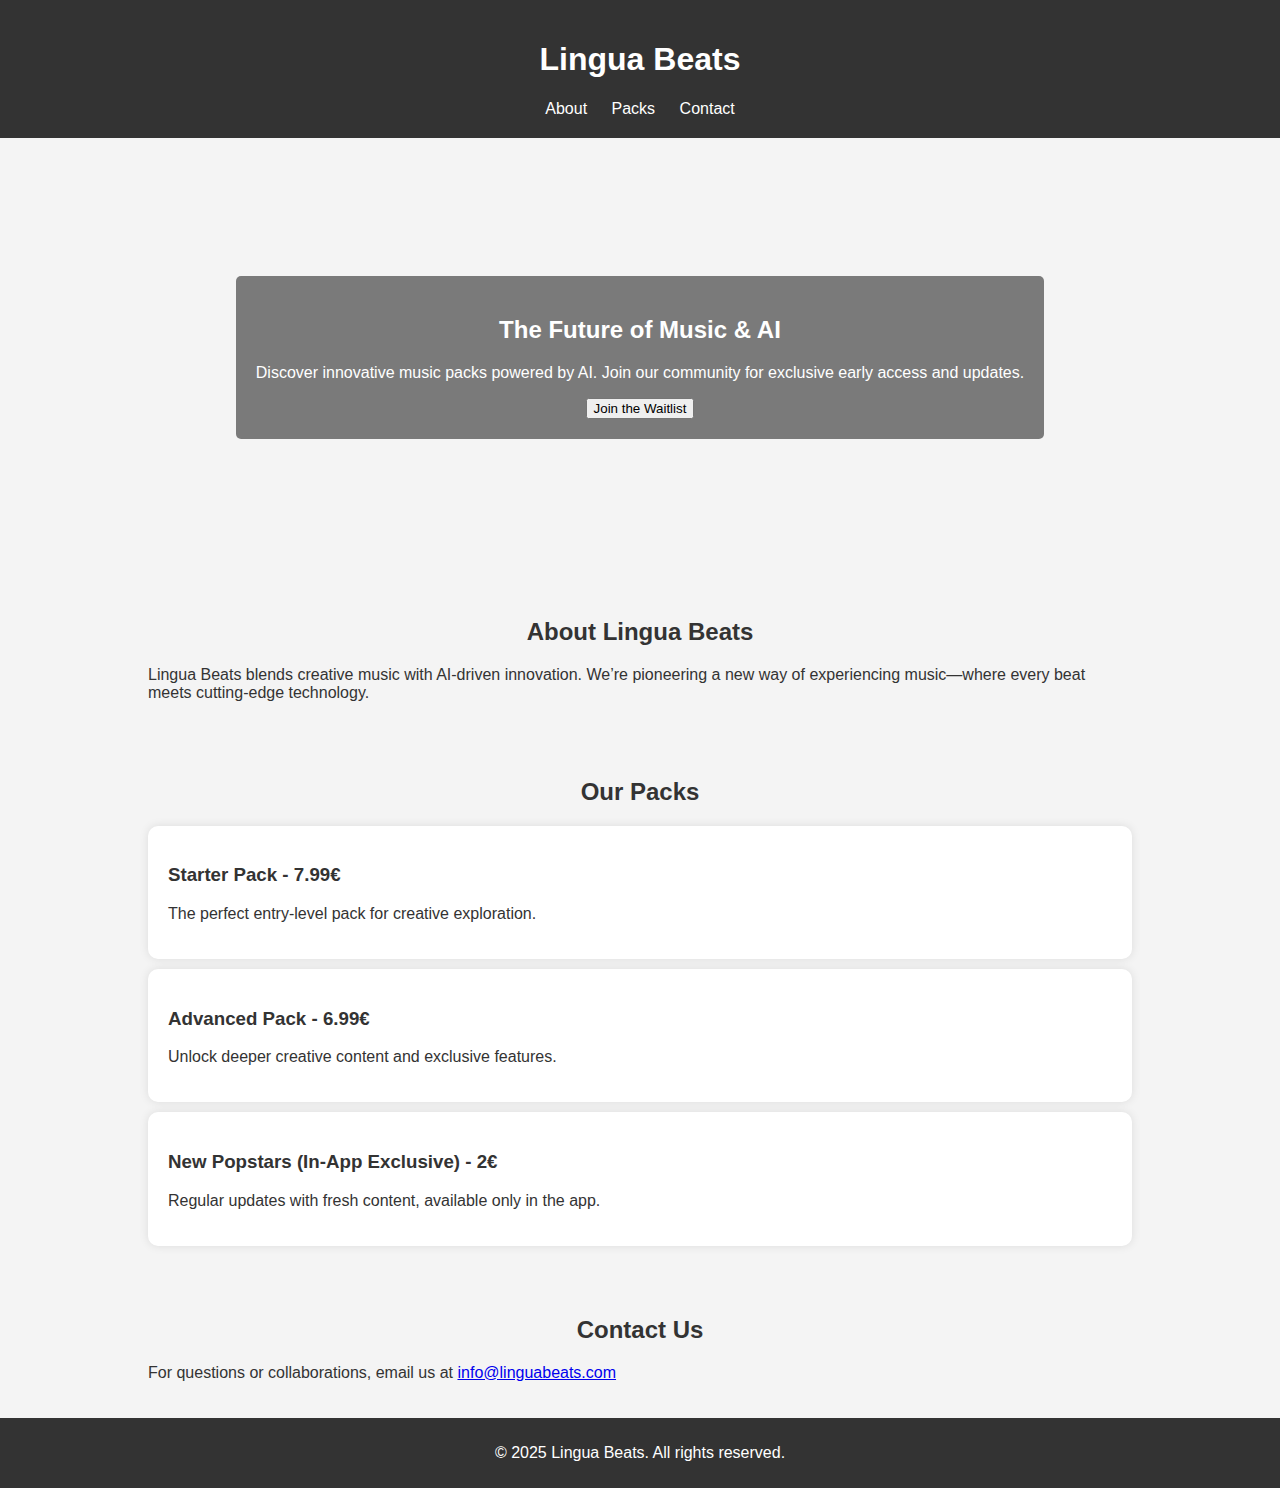
==== index.html @ d4dbe2d5 "Add files via upload" ====
<!DOCTYPE html>
<html lang="en">
<head>
  <meta charset="UTF-8" />
  <meta name="viewport" content="width=device-width, initial-scale=1.0" />
  <title>Lingua Beats</title>
  <link rel="stylesheet" href="styles.css" />
</head>
<body>
  <!-- Header with navigation -->
  <header>
    <h1>Lingua Beats</h1>
    <nav>
      <ul>
        <li><a href="#about">About</a></li>
        <li><a href="#packs">Packs</a></li>
        <li><a href="#contact">Contact</a></li>
      </ul>
    </nav>
  </header>

  <!-- Hero section -->
  <section id="hero">
    <div class="hero-content">
      <h2>The Future of Music &amp; AI</h2>
      <p>
        Discover innovative music packs powered by AI. Join our community
        for exclusive early access and updates.
      </p>
      <button onclick="window.location.href='mailto:signup@linguabeats.com'">
        Join the Waitlist
      </button>
    </div>
  </section>

  <!-- About section -->
  <section id="about">
    <h2>About Lingua Beats</h2>
    <p>
      Lingua Beats blends creative music with AI-driven innovation. We’re
      pioneering a new way of experiencing music—where every beat meets
      cutting-edge technology.
    </p>
  </section>

  <!-- Product Packs section -->
  <section id="packs">
    <h2>Our Packs</h2>
    <div class="pack">
      <h3>Starter Pack - 7.99€</h3>
      <p>The perfect entry-level pack for creative exploration.</p>
    </div>
    <div class="pack">
      <h3>Advanced Pack - 6.99€</h3>
      <p>Unlock deeper creative content and exclusive features.</p>
    </div>
    <!-- Future add-ons can be mentioned here -->
    <div class="pack">
      <h3>New Popstars (In-App Exclusive) - 2€</h3>
      <p>Regular updates with fresh content, available only in the app.</p>
    </div>
  </section>

  <!-- Contact Section -->
  <section id="contact">
    <h2>Contact Us</h2>
    <p>
      For questions or collaborations, email us at
      <a href="mailto:info@linguabeats.com">info@linguabeats.com</a>
    </p>
  </section>

  <!-- Footer -->
  <footer>
    <p>&copy; 2025 Lingua Beats. All rights reserved.</p>
  </footer>
</body>
</html>
---- styles.css ----
/* Basic global styles */
body {
  font-family: Arial, sans-serif;
  margin: 0;
  padding: 0;
  background: #f4f4f4;
  color: #333;
}

/* Header styling */
header {
  background: #333;
  color: #fff;
  padding: 20px;
  text-align: center;
}

header nav ul {
  list-style: none;
  padding: 0;
  margin: 0;
}

header nav ul li {
  display: inline;
  margin: 0 10px;
}

header nav ul li a {
  color: #fff;
  text-decoration: none;
}

/* Hero section styling */
#hero {
  background: url('hero-image.jpg') no-repeat center center/cover;
  height: 400px;
  display: flex;
  align-items: center;
  justify-content: center;
  color: #fff;
  text-align: center;
}

.hero-content {
  background: rgba(0, 0, 0, 0.5);
  padding: 20px;
  border-radius: 5px;
}

/* Section styling */
section {
  padding: 20px;
  margin: 0 10%;
}

section h2 {
  text-align: center;
}

/* Packs section styling */
.pack {
  background: #fff;
  padding: 20px;
  margin: 10px 0;
  border-radius: 10px;
  box-shadow: 0 0 10px rgba(0, 0, 0, 0.1);
}

/* Footer styling */
footer {
  background: #333;
  color: #fff;
  text-align: center;
  padding: 10px;
}
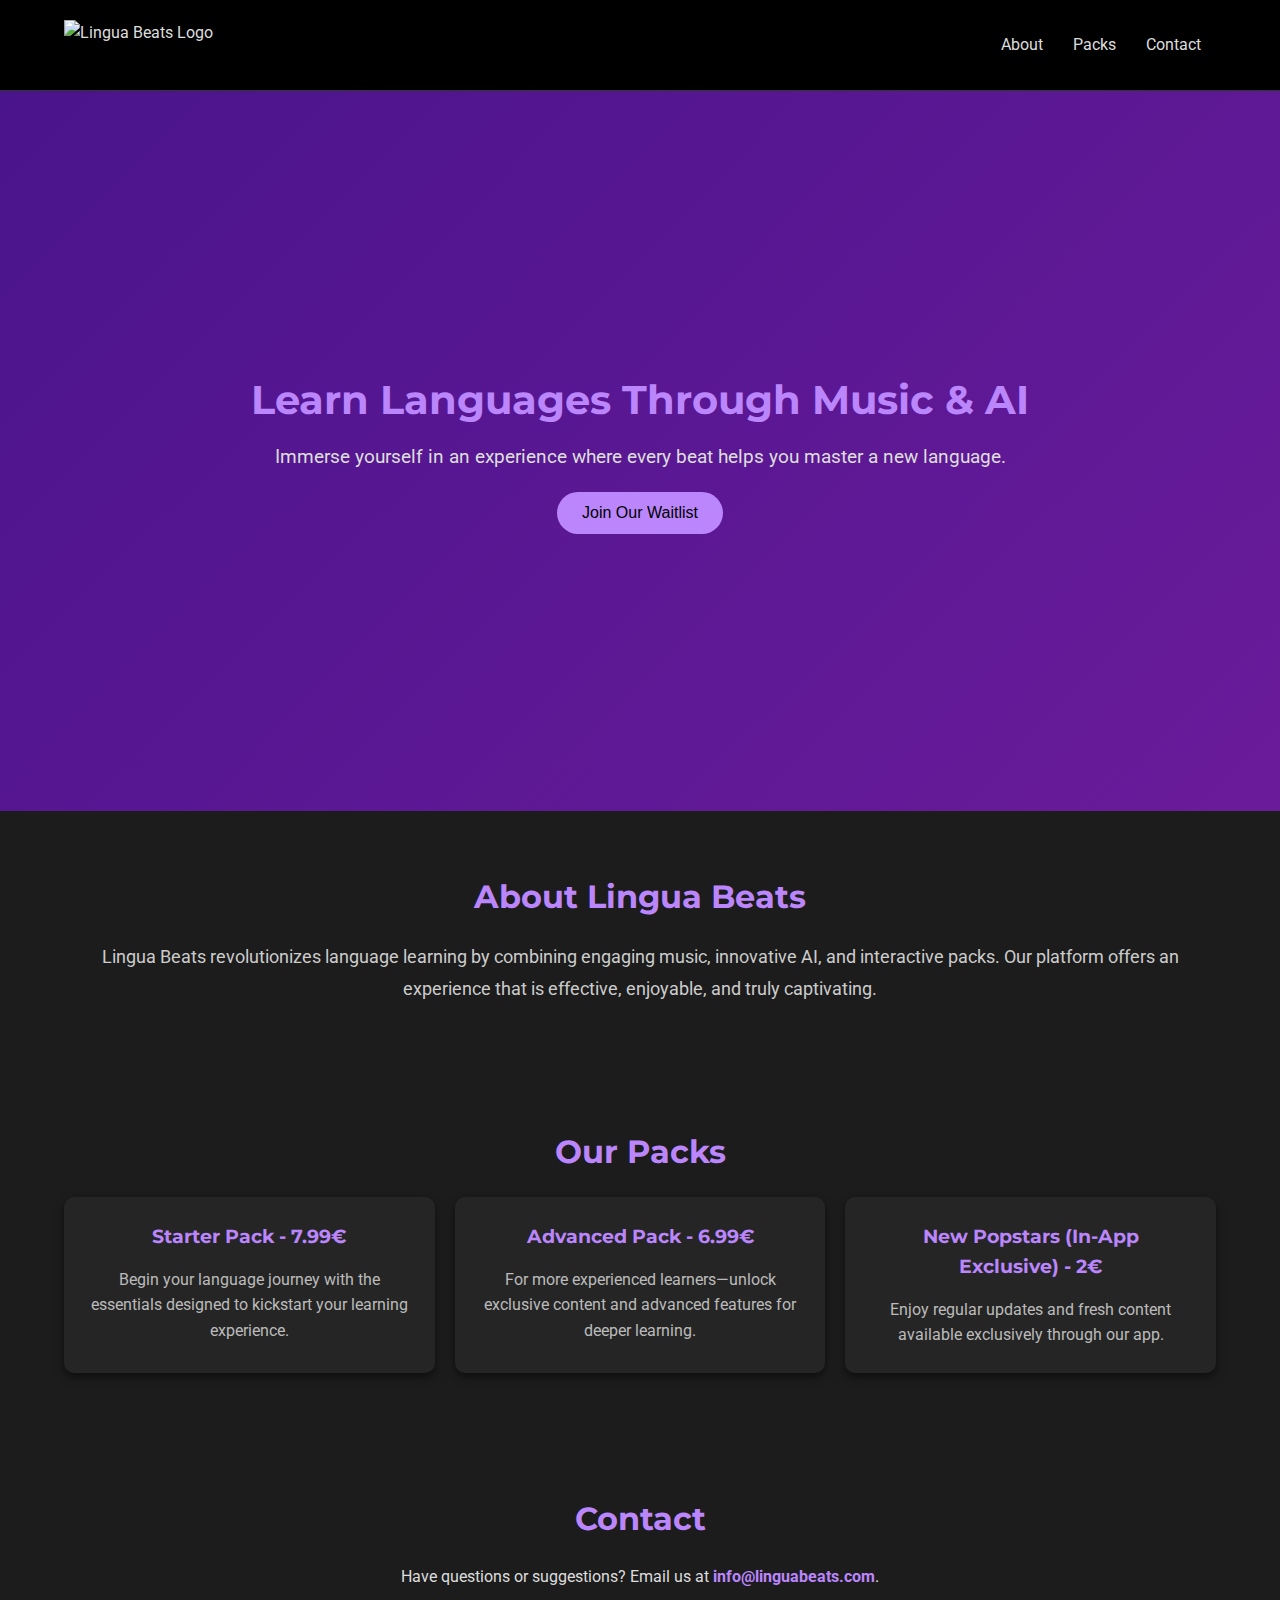
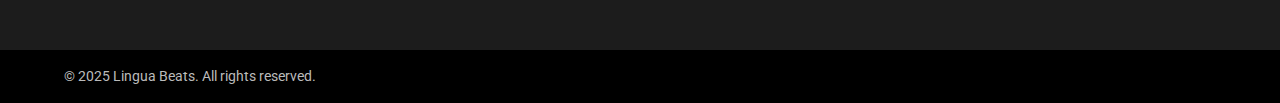
==== commit aa576ff7: "Add files via upload" ====
--- a/index.html
+++ b/index.html
@@ -4,75 +4,77 @@
   <meta charset="UTF-8" />
   <meta name="viewport" content="width=device-width, initial-scale=1.0" />
   <title>Lingua Beats</title>
+  <link href="https://fonts.googleapis.com/css?family=Montserrat:400,700|Roboto:400,400i" rel="stylesheet">
   <link rel="stylesheet" href="styles.css" />
 </head>
 <body>
-  <!-- Header with navigation -->
+  <!-- Header with logo -->
   <header>
-    <h1>Lingua Beats</h1>
-    <nav>
-      <ul>
-        <li><a href="#about">About</a></li>
-        <li><a href="#packs">Packs</a></li>
-        <li><a href="#contact">Contact</a></li>
-      </ul>
-    </nav>
+    <div class="header-container container">
+      <div class="logo-container">
+        <img class="logo" src="logo.png" alt="Lingua Beats Logo">
+      </div>
+      <nav>
+        <ul>
+          <li><a href="#about">About</a></li>
+          <li><a href="#packs">Packs</a></li>
+          <li><a href="#contact">Contact</a></li>
+        </ul>
+      </nav>
+    </div>
   </header>
 
-  <!-- Hero section -->
+  <!-- Hero Section -->
   <section id="hero">
-    <div class="hero-content">
-      <h2>The Future of Music &amp; AI</h2>
-      <p>
-        Discover innovative music packs powered by AI. Join our community
-        for exclusive early access and updates.
-      </p>
-      <button onclick="window.location.href='mailto:signup@linguabeats.com'">
-        Join the Waitlist
-      </button>
+    <div class="hero-content container">
+      <h2>Learn Languages Through Music &amp; AI</h2>
+      <p>Immerse yourself in an experience where every beat helps you master a new language.</p>
+      <button onclick="window.location.href='mailto:signup@linguabeats.com'">Join Our Waitlist</button>
     </div>
   </section>
 
-  <!-- About section -->
+  <!-- About Section -->
   <section id="about">
-    <h2>About Lingua Beats</h2>
-    <p>
-      Lingua Beats blends creative music with AI-driven innovation. We’re
-      pioneering a new way of experiencing music—where every beat meets
-      cutting-edge technology.
-    </p>
+    <div class="container">
+      <h2>About Lingua Beats</h2>
+      <p>Lingua Beats revolutionizes language learning by combining engaging music, innovative AI, and interactive packs. Our platform offers an experience that is effective, enjoyable, and truly captivating.</p>
+    </div>
   </section>
 
-  <!-- Product Packs section -->
+  <!-- Packs Section -->
   <section id="packs">
-    <h2>Our Packs</h2>
-    <div class="pack">
-      <h3>Starter Pack - 7.99€</h3>
-      <p>The perfect entry-level pack for creative exploration.</p>
-    </div>
-    <div class="pack">
-      <h3>Advanced Pack - 6.99€</h3>
-      <p>Unlock deeper creative content and exclusive features.</p>
-    </div>
-    <!-- Future add-ons can be mentioned here -->
-    <div class="pack">
-      <h3>New Popstars (In-App Exclusive) - 2€</h3>
-      <p>Regular updates with fresh content, available only in the app.</p>
+    <div class="container">
+      <h2>Our Packs</h2>
+      <div class="packs-container">
+        <div class="pack">
+          <h3>Starter Pack - 7.99€</h3>
+          <p>Begin your language journey with the essentials designed to kickstart your learning experience.</p>
+        </div>
+        <div class="pack">
+          <h3>Advanced Pack - 6.99€</h3>
+          <p>For more experienced learners—unlock exclusive content and advanced features for deeper learning.</p>
+        </div>
+        <div class="pack">
+          <h3>New Popstars (In-App Exclusive) - 2€</h3>
+          <p>Enjoy regular updates and fresh content available exclusively through our app.</p>
+        </div>
+      </div>
     </div>
   </section>
 
   <!-- Contact Section -->
   <section id="contact">
-    <h2>Contact Us</h2>
-    <p>
-      For questions or collaborations, email us at
-      <a href="mailto:info@linguabeats.com">info@linguabeats.com</a>
-    </p>
+    <div class="container">
+      <h2>Contact</h2>
+      <p>Have questions or suggestions? Email us at <a href="mailto:info@linguabeats.com">info@linguabeats.com</a>.</p>
+    </div>
   </section>
 
   <!-- Footer -->
   <footer>
-    <p>&copy; 2025 Lingua Beats. All rights reserved.</p>
+    <div class="container">
+      <p>&copy; 2025 Lingua Beats. All rights reserved.</p>
+    </div>
   </footer>
 </body>
 </html>
--- a/styles.css
+++ b/styles.css
@@ -1,76 +1,185 @@
-/* Basic global styles */
-body {
-  font-family: Arial, sans-serif;
+/* Global Styles */
+* {
+  box-sizing: border-box;
   margin: 0;
   padding: 0;
-  background: #f4f4f4;
-  color: #333;
 }
 
-/* Header styling */
+body {
+  font-family: 'Roboto', sans-serif;
+  line-height: 1.6;
+  background: #1c1c1c;
+  color: #ddd;
+}
+
+.container {
+  width: 90%;
+  max-width: 1200px;
+  margin: auto;
+}
+
+/* Header */
 header {
-  background: #333;
-  color: #fff;
-  padding: 20px;
-  text-align: center;
+  background: #000; /* Rich black background */
+  padding: 20px 0;
+  border-bottom: 1px solid #333;
+}
+
+.header-container {
+  display: flex;
+  justify-content: space-between;
+  align-items: center;
+}
+
+.logo-container {
+  display: flex;
+  align-items: center;
+}
+
+.logo {
+  height: 50px;
+  /* Adjust logo size as needed */
 }
 
 header nav ul {
   list-style: none;
-  padding: 0;
-  margin: 0;
+  display: flex;
 }
 
 header nav ul li {
-  display: inline;
-  margin: 0 10px;
+  margin: 0 15px;
 }
 
 header nav ul li a {
-  color: #fff;
+  color: #ddd;
   text-decoration: none;
+  transition: color 0.3s ease;
 }
 
-/* Hero section styling */
+header nav ul li a:hover {
+  color: #bb86fc; /* Soft purple accent */
+}
+
+/* Hero Section */
 #hero {
-  background: url('hero-image.jpg') no-repeat center center/cover;
-  height: 400px;
+  background: linear-gradient(135deg, #4a148c, #6a1b9a); /* Subdued purple gradient */
+  height: 80vh;
   display: flex;
   align-items: center;
   justify-content: center;
-  color: #fff;
+  padding: 0 20px;
   text-align: center;
 }
 
-.hero-content {
-  background: rgba(0, 0, 0, 0.5);
-  padding: 20px;
-  border-radius: 5px;
+.hero-content h2 {
+  font-family: 'Montserrat', sans-serif;
+  font-size: 2.5rem;
+  margin-bottom: 10px;
 }
 
-/* Section styling */
+.hero-content p {
+  font-size: 1.2rem;
+  margin-bottom: 20px;
+}
+
+.hero-content button {
+  background: #bb86fc;
+  color: #000;
+  border: none;
+  padding: 12px 25px;
+  font-size: 1rem;
+  border-radius: 25px;
+  cursor: pointer;
+  transition: background 0.3s ease, transform 0.3s ease;
+}
+
+.hero-content button:hover {
+  background: #9c67e4;
+  transform: scale(1.05);
+}
+
+/* Sections */
 section {
-  padding: 20px;
-  margin: 0 10%;
+  padding: 60px 0;
+  text-align: center;
 }
 
 section h2 {
-  text-align: center;
+  font-family: 'Montserrat', sans-serif;
+  font-size: 2rem;
+  margin-bottom: 20px;
+  color: #bb86fc; /* Soft purple for headings */
 }
 
-/* Packs section styling */
-.pack {
-  background: #fff;
-  padding: 20px;
-  margin: 10px 0;
-  border-radius: 10px;
-  box-shadow: 0 0 10px rgba(0, 0, 0, 0.1);
+/* About Section */
+#about p {
+  font-size: 1.1rem;
+  line-height: 1.8;
+  color: #ccc;
 }
 
-/* Footer styling */
+/* Packs Section */
+.packs-container {
+  display: flex;
+  flex-wrap: wrap;
+  justify-content: center;
+  gap: 20px;
+}
+
+.pack {
+  background: #252525;
+  border-radius: 10px;
+  box-shadow: 0 4px 8px rgba(0, 0, 0, 0.5);
+  padding: 25px;
+  flex: 1 1 300px;
+  transition: transform 0.3s ease;
+}
+
+.pack:hover {
+  transform: translateY(-5px);
+}
+
+.pack h3 {
+  font-family: 'Montserrat', sans-serif;
+  margin-bottom: 15px;
+  color: #bb86fc;
+}
+
+.pack p {
+  color: #bbb;
+}
+
+/* Contact Section */
+#contact a {
+  color: #bb86fc;
+  text-decoration: none;
+  font-weight: bold;
+}
+
+/* Footer */
 footer {
-  background: #333;
-  color: #fff;
-  text-align: center;
-  padding: 10px;
+  background: #000;
+  color: #bbb;
+  padding: 15px 0;
+  font-size: 0.9rem;
 }
+
+/* Responsive */
+@media (max-width: 768px) {
+  .header-container {
+    flex-direction: column;
+  }
+  
+  header nav ul {
+    flex-direction: column;
+  }
+  
+  header nav ul li {
+    margin: 10px 0;
+  }
+  
+  #hero {
+    height: auto;
+    padding: 40px 20px;
+  }
+}
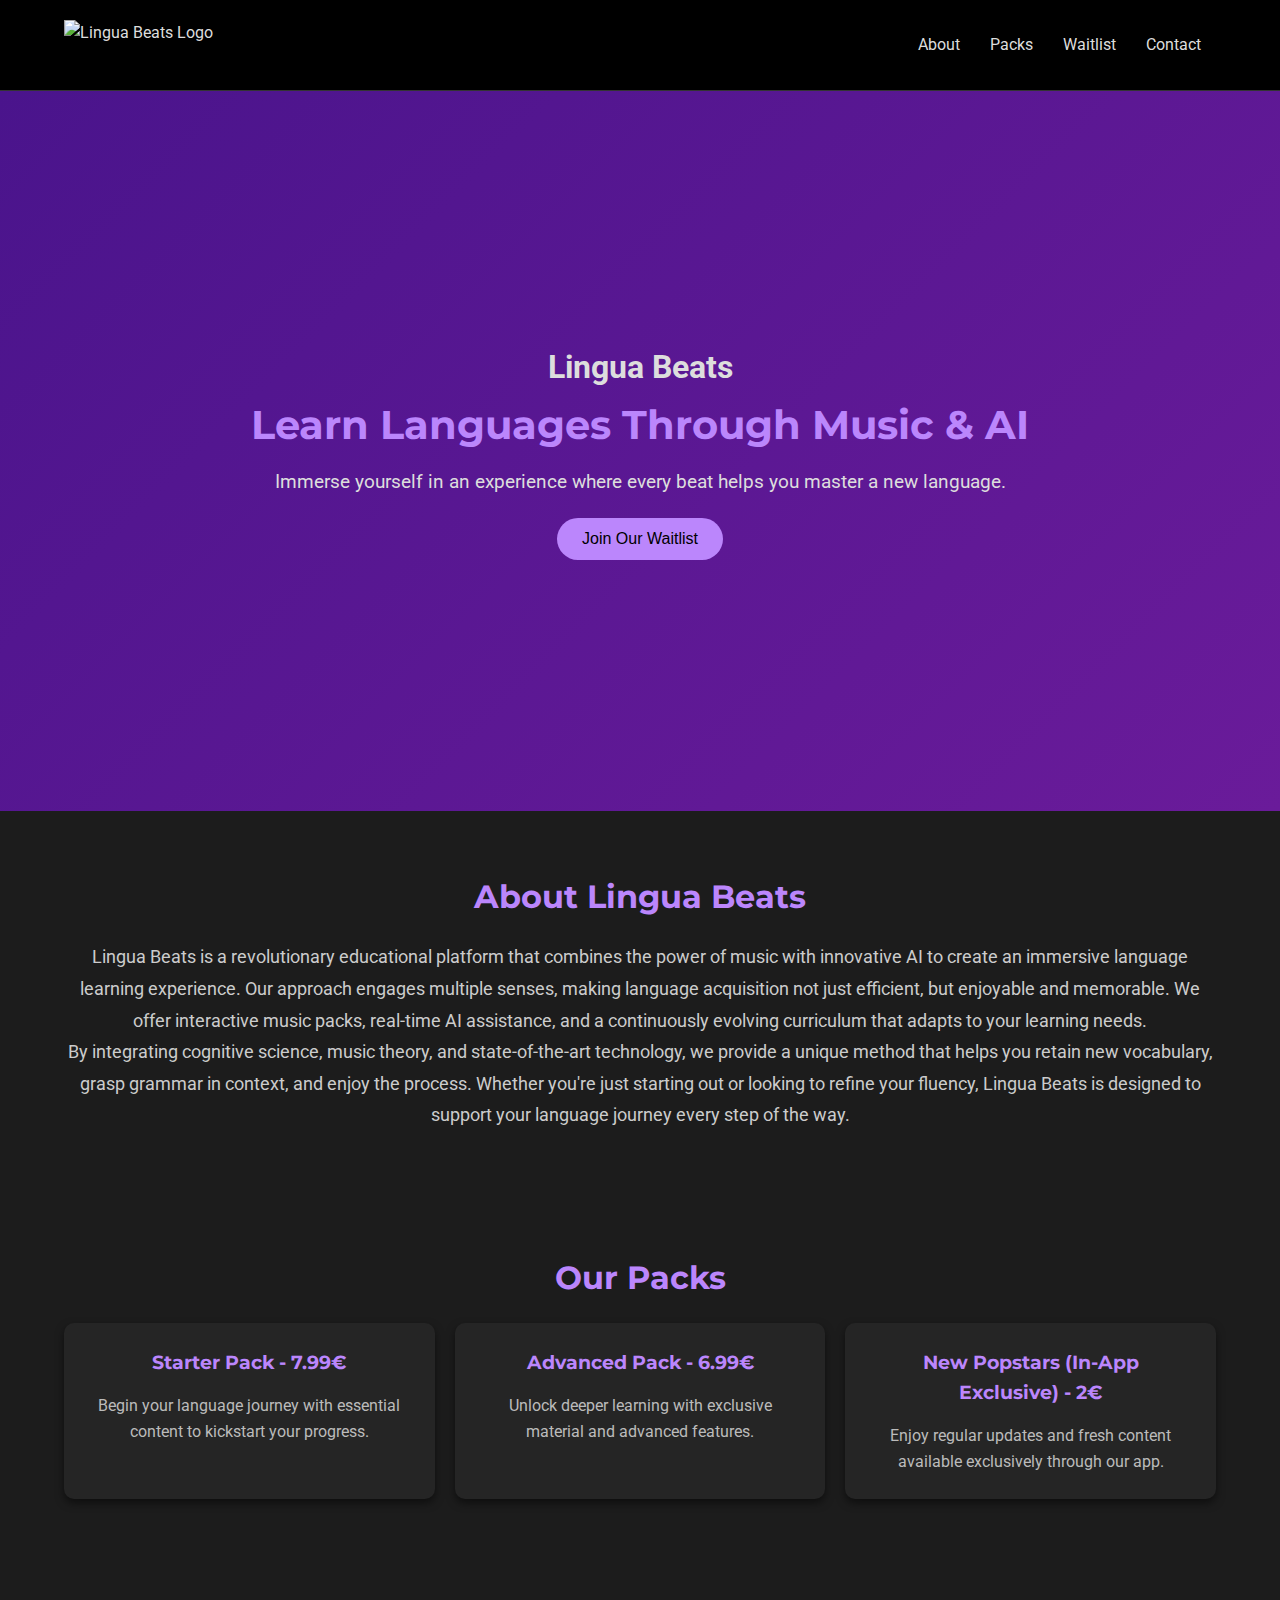
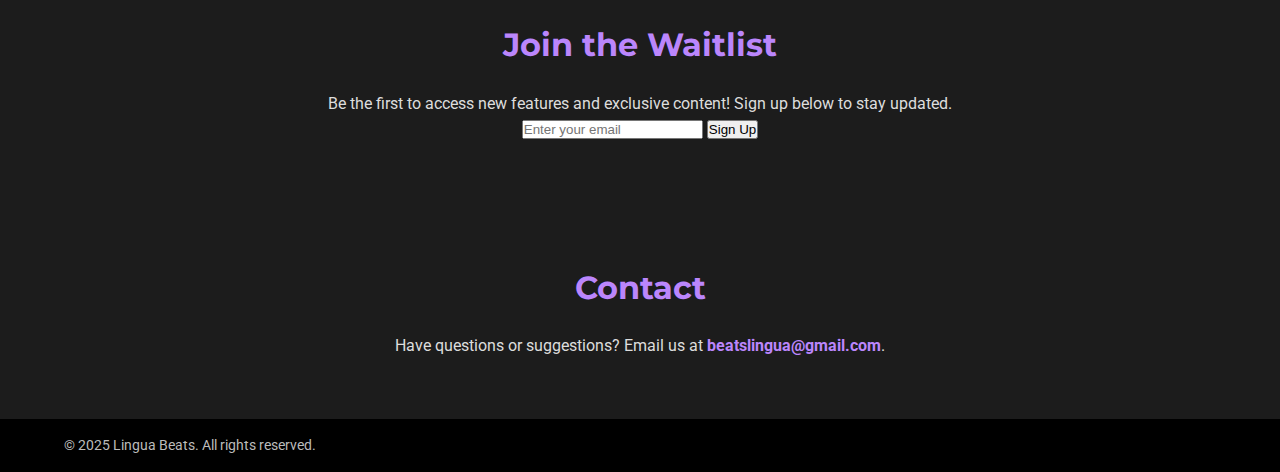
==== commit 4d6786ce: "index.html" ====
--- a/index.html
+++ b/index.html
@@ -1,14 +1,14 @@
 <!DOCTYPE html>
 <html lang="en">
 <head>
-  <meta charset="UTF-8" />
-  <meta name="viewport" content="width=device-width, initial-scale=1.0" />
+  <meta charset="UTF-8">
+  <meta name="viewport" content="width=device-width, initial-scale=1.0">
   <title>Lingua Beats</title>
   <link href="https://fonts.googleapis.com/css?family=Montserrat:400,700|Roboto:400,400i" rel="stylesheet">
-  <link rel="stylesheet" href="styles.css" />
+  <link rel="stylesheet" href="styles.css">
 </head>
 <body>
-  <!-- Header with logo -->
+  <!-- Header with logo and navigation -->
   <header>
     <div class="header-container container">
       <div class="logo-container">
@@ -18,6 +18,7 @@
         <ul>
           <li><a href="#about">About</a></li>
           <li><a href="#packs">Packs</a></li>
+          <li><a href="#waitlist">Waitlist</a></li>
           <li><a href="#contact">Contact</a></li>
         </ul>
       </nav>
@@ -27,17 +28,23 @@
   <!-- Hero Section -->
   <section id="hero">
     <div class="hero-content container">
+      <h1>Lingua Beats</h1>
       <h2>Learn Languages Through Music &amp; AI</h2>
       <p>Immerse yourself in an experience where every beat helps you master a new language.</p>
-      <button onclick="window.location.href='mailto:signup@linguabeats.com'">Join Our Waitlist</button>
+      <button onclick="window.location.href='#waitlist'">Join Our Waitlist</button>
     </div>
   </section>
 
-  <!-- About Section -->
+  <!-- About Section (Extended) -->
   <section id="about">
     <div class="container">
       <h2>About Lingua Beats</h2>
-      <p>Lingua Beats revolutionizes language learning by combining engaging music, innovative AI, and interactive packs. Our platform offers an experience that is effective, enjoyable, and truly captivating.</p>
+      <p>
+        Lingua Beats is a revolutionary educational platform that combines the power of music with innovative AI to create an immersive language learning experience. Our approach engages multiple senses, making language acquisition not just efficient, but enjoyable and memorable. We offer interactive music packs, real-time AI assistance, and a continuously evolving curriculum that adapts to your learning needs.
+      </p>
+      <p>
+        By integrating cognitive science, music theory, and state-of-the-art technology, we provide a unique method that helps you retain new vocabulary, grasp grammar in context, and enjoy the process. Whether you're just starting out or looking to refine your fluency, Lingua Beats is designed to support your language journey every step of the way.
+      </p>
     </div>
   </section>
 
@@ -48,11 +55,11 @@
       <div class="packs-container">
         <div class="pack">
           <h3>Starter Pack - 7.99€</h3>
-          <p>Begin your language journey with the essentials designed to kickstart your learning experience.</p>
+          <p>Begin your language journey with essential content to kickstart your progress.</p>
         </div>
         <div class="pack">
           <h3>Advanced Pack - 6.99€</h3>
-          <p>For more experienced learners—unlock exclusive content and advanced features for deeper learning.</p>
+          <p>Unlock deeper learning with exclusive material and advanced features.</p>
         </div>
         <div class="pack">
           <h3>New Popstars (In-App Exclusive) - 2€</h3>
@@ -62,11 +69,27 @@
     </div>
   </section>
 
+  <!-- Waitlist Section with Form -->
+  <section id="waitlist">
+    <div class="container">
+      <h2>Join the Waitlist</h2>
+      <p>
+        Be the first to access new features and exclusive content! Sign up below to stay updated.
+      </p>
+      <form action="https://example.com/your-waitlist-endpoint" method="post">
+        <input type="email" name="email" placeholder="Enter your email" required>
+        <button type="submit">Sign Up</button>
+      </form>
+    </div>
+  </section>
+
   <!-- Contact Section -->
   <section id="contact">
     <div class="container">
       <h2>Contact</h2>
-      <p>Have questions or suggestions? Email us at <a href="mailto:info@linguabeats.com">info@linguabeats.com</a>.</p>
+      <p>
+        Have questions or suggestions? Email us at <a href="mailto:beatslingua@gmail.com">beatslingua@gmail.com</a>.
+      </p>
     </div>
   </section>
 
@@ -78,3 +101,4 @@
   </footer>
 </body>
 </html>
+
--- a/styles.css
+++ b/styles.css
@@ -38,7 +38,8 @@
 
 .logo {
   height: 50px;
-  /* Adjust logo size as needed */
+  /* Adjust logo size as needed */ 
+  /* Additional styling (margins, padding, etc.) can be added here */
 }
 
 header nav ul {
